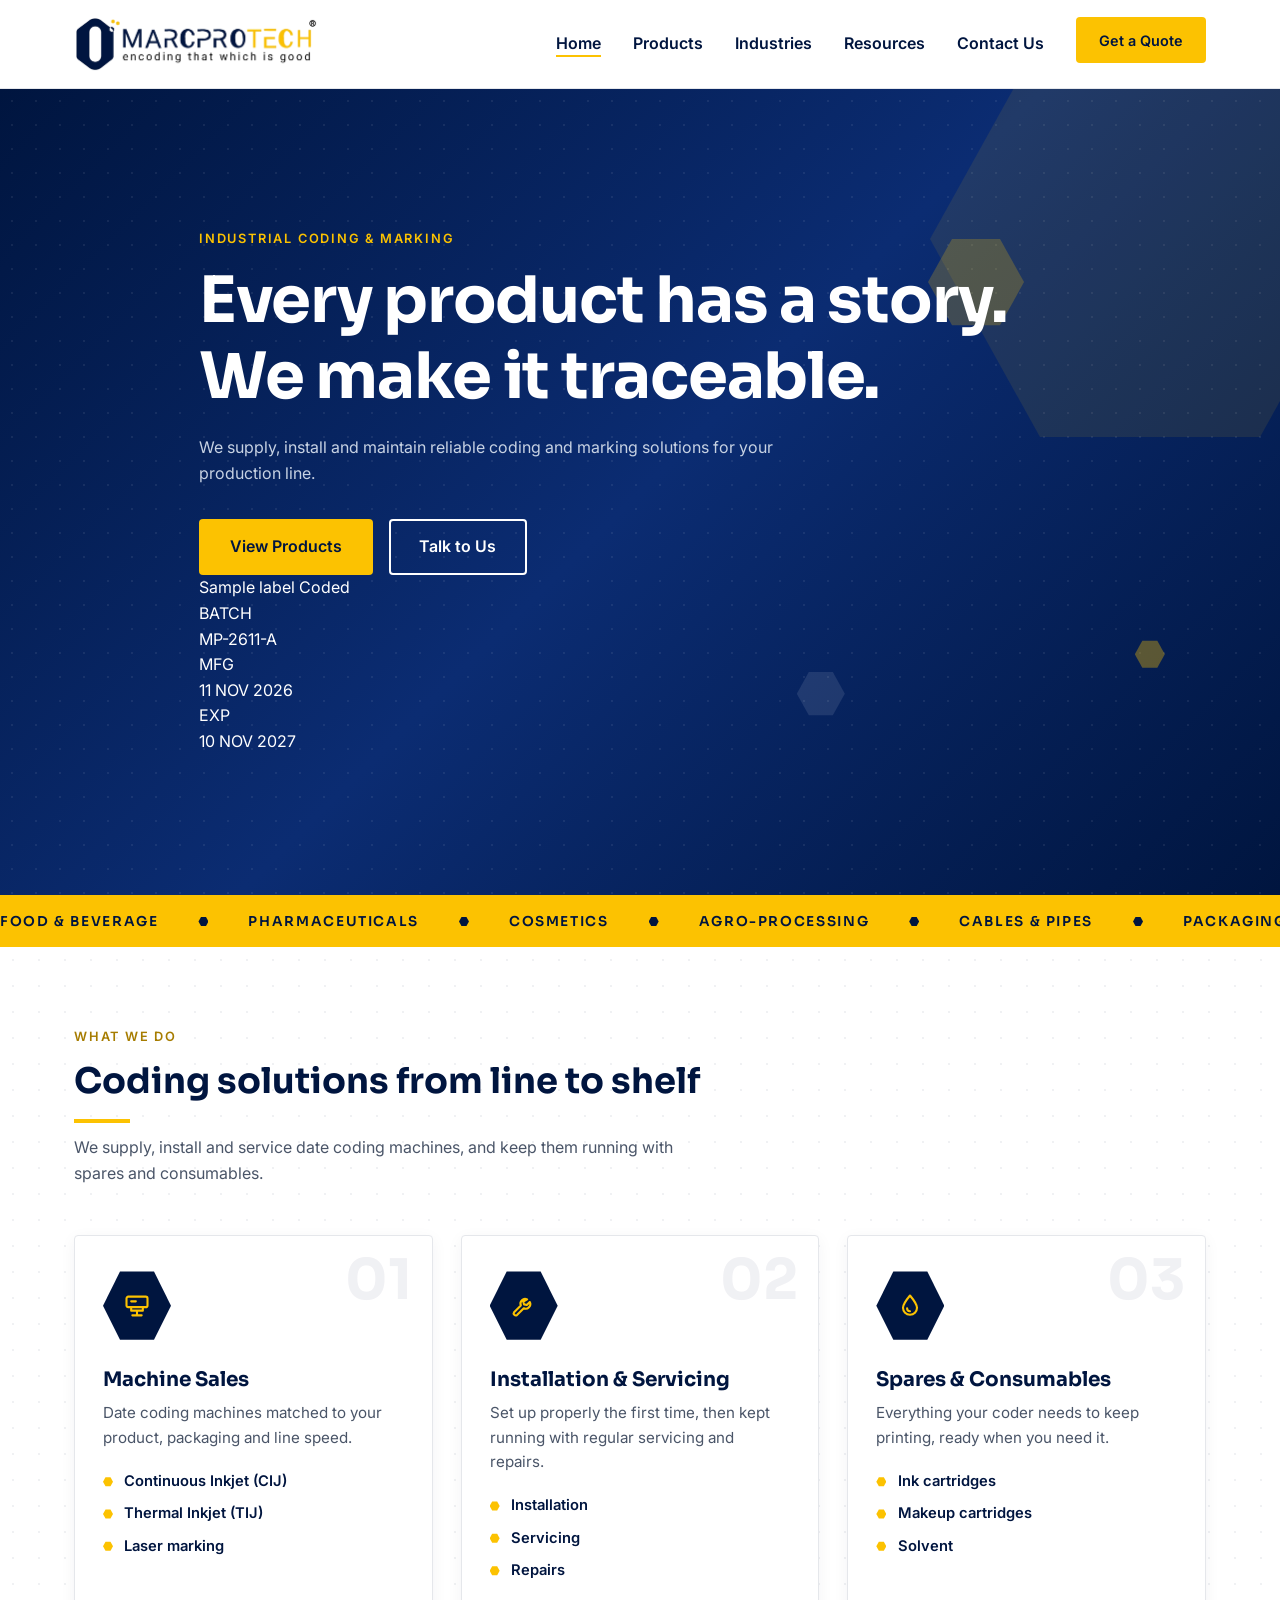
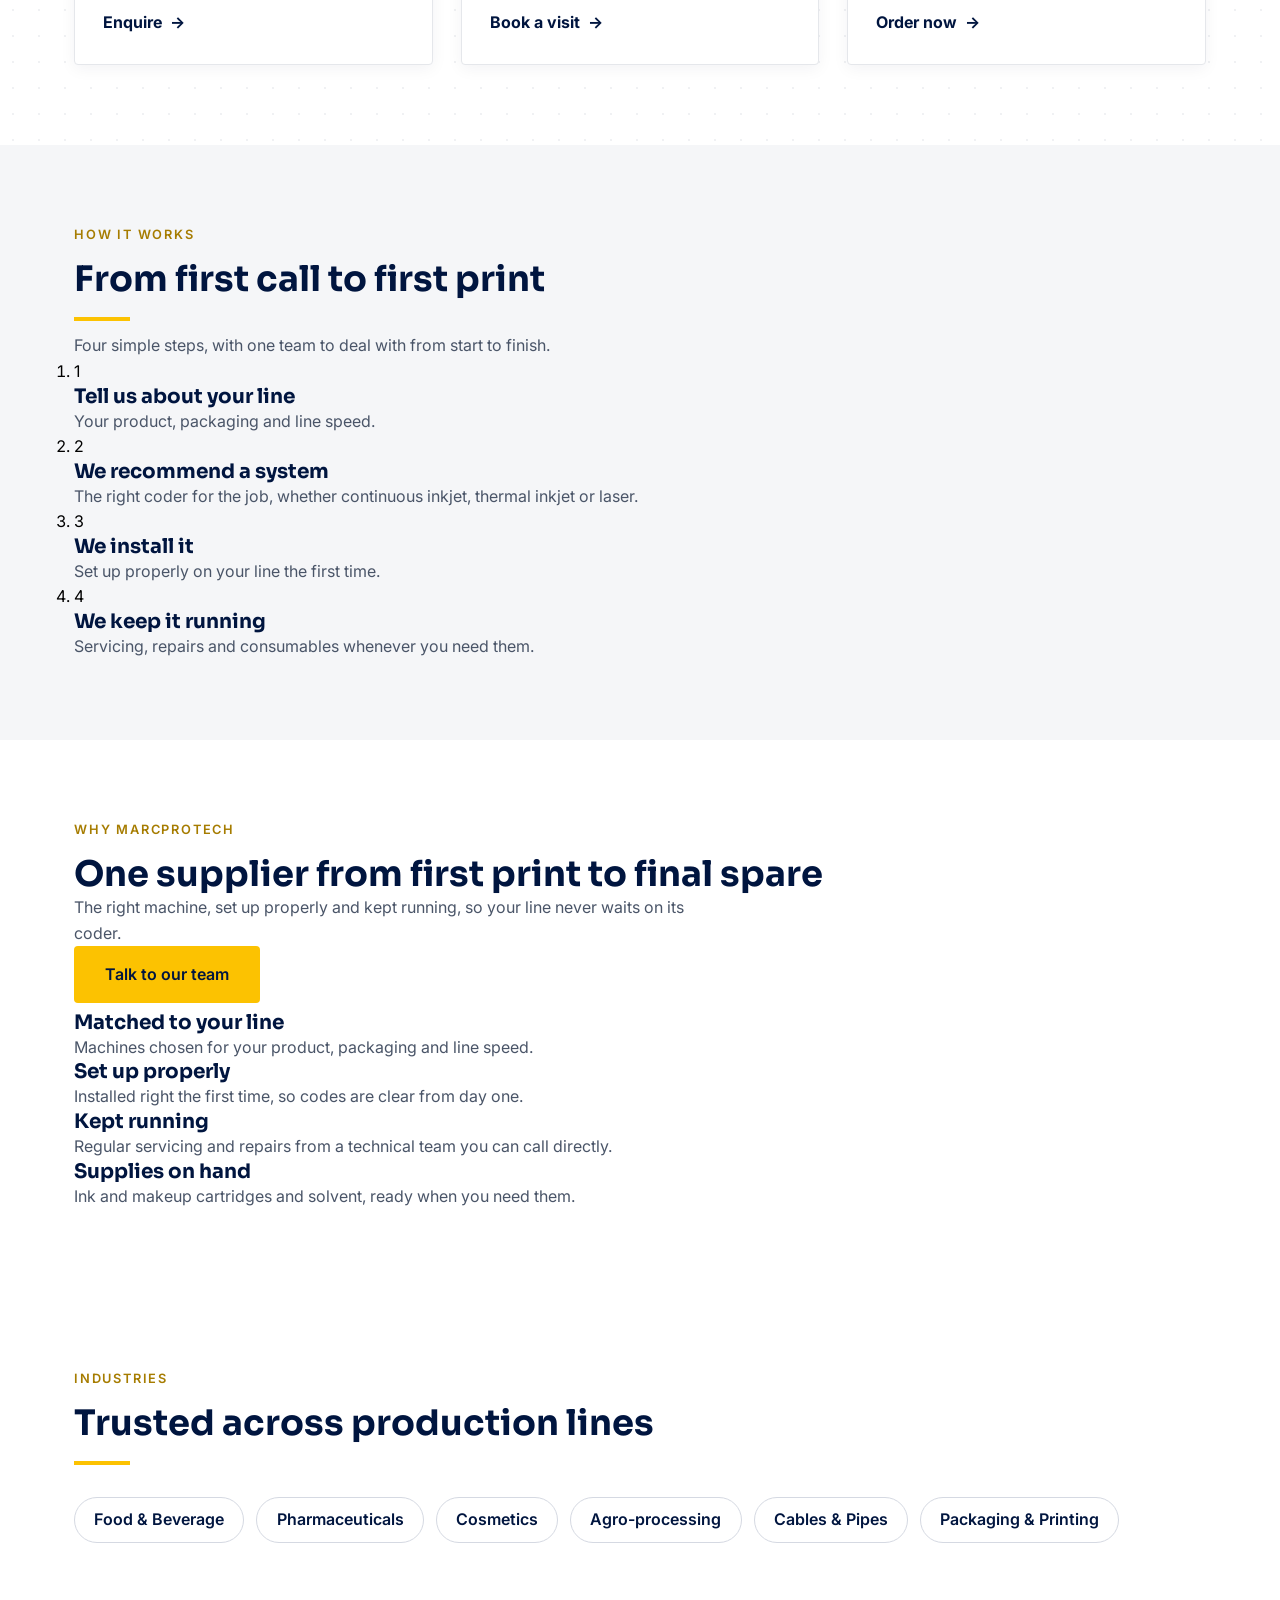
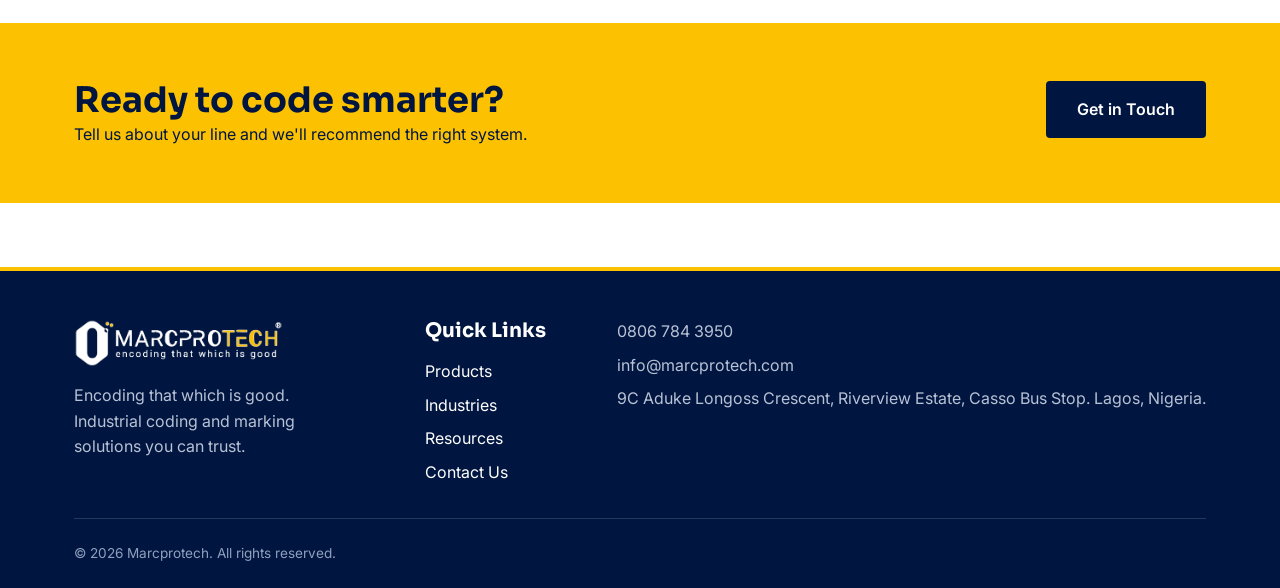
==== index.html @ cf361540 "Initial Marcprotech website" ====
<!DOCTYPE html>
<html lang="en">
<head>
  <meta charset="UTF-8">
  <meta name="viewport" content="width=device-width, initial-scale=1.0">
  <title>Marcprotech | Industrial Coding & Marking Solutions</title>
  <meta name="description" content="Marcprotech: industrial coding and marking solutions. Encoding that which is good.">
  <meta name="theme-color" content="#00153f">
  <link rel="icon" href="assets/images/favicon.ico" sizes="any">
  <link rel="apple-touch-icon" href="assets/images/apple-touch-icon.png">
  <link rel="preconnect" href="https://fonts.googleapis.com">
  <link rel="preconnect" href="https://fonts.gstatic.com" crossorigin>
  <link href="https://fonts.googleapis.com/css2?family=Inter:wght@400;600&family=Sora:wght@600;700&display=swap" rel="stylesheet">
  <link rel="stylesheet" href="css/style.css">
  <link rel="stylesheet" href="css/home.css">
</head>
<body data-page="home">



  <div id="header-placeholder"></div>

  <main id="main">

    <!-- HERO -->
    <section class="hero">
      <span class="hex hex-a" aria-hidden="true"></span>
      <span class="hex hex-b" aria-hidden="true"></span>
      <span class="hex hex-c" aria-hidden="true"></span>
      <div class="container hero-split">

        <div class="hero-copy">
          <span class="eyebrow">Industrial coding &amp; marking</span>
          <h1>Every product has a story. We make it traceable.</h1>
          <p>
            We supply, install and maintain reliable coding and marking solutions for your production line.
          </p>
          <div class="hero-actions">
            <a href="products.html" class="btn btn-primary">View Products</a>
            <a href="contact.html" class="btn btn-outline">Talk to Us</a>
          </div>
         
        </div>

        <div class="hero-visual" aria-hidden="true">
          <div class="code-card">
            <div class="code-head">
              <span>Sample label</span>
              <span class="code-status">Coded</span>
            </div>
            <dl class="code-lines">
              <div><dt>BATCH</dt><dd>MP-2611-A</dd></div>
              <div><dt>MFG</dt><dd>11 NOV 2026</dd></div>
              <div><dt>EXP</dt><dd>10 NOV 2027</dd></div>
            </dl>
            <div class="barcode"></div>
          </div>
        </div>

      </div>
    </section>

    <!-- INDUSTRIES STRIP -->
    <div class="marquee" aria-hidden="true">
      <div class="marquee-track" id="marqueeTrack">
        <span>Food &amp; Beverage</span>
        <span>Pharmaceuticals</span>
        <span>Cosmetics</span>
        <span>Agro-processing</span>
        <span>Cables &amp; Pipes</span>
        <span>Packaging &amp; Printing</span>
      </div>
    </div>

    <!-- SERVICES -->
    <section class="section services">
      <div class="container">
        <div class="section-head">
          <span class="eyebrow">What we do</span>
          <h2>Coding solutions from line to shelf</h2>
          <p>We supply, install and service date coding machines, and keep them running with spares and consumables.</p>
        </div>

        <div class="product-grid service-grid">

          <article class="service-card">
            <span class="service-num">01</span>
            <div class="service-icon">
              <svg viewBox="0 0 24 24" width="28" height="28" fill="none" stroke="currentColor" stroke-width="1.8" stroke-linecap="round" stroke-linejoin="round" aria-hidden="true">
                <rect x="3" y="4" width="18" height="9" rx="1.5"/>
                <path d="M7 13v3h10v-3M8 20h8M12 16v4"/>
                <path d="M7 8h4"/>
              </svg>
            </div>
            <h3>Machine Sales</h3>
            <p>Date coding machines matched to your product, packaging and line speed.</p>
            <ul class="service-list">
              <li>Continuous Inkjet (CIJ)</li>
              <li>Thermal Inkjet (TIJ)</li>
              <li>Laser marking</li>
            </ul>
            <a href="contact.html?topic=equipment" class="service-link">Enquire <span aria-hidden="true">&rarr;</span></a>
          </article>

          <article class="service-card">
            <span class="service-num">02</span>
            <div class="service-icon">
              <svg viewBox="0 0 24 24" width="28" height="28" fill="none" stroke="currentColor" stroke-width="1.8" stroke-linecap="round" stroke-linejoin="round" aria-hidden="true">
                <path d="M14.7 6.3a4 4 0 0 0-5.4 5.2L3.5 17.3a1.8 1.8 0 0 0 2.5 2.5l5.8-5.8a4 4 0 0 0 5.2-5.4l-2.6 2.6-2.4-.6-.6-2.4z"/>
              </svg>
            </div>
            <h3>Installation &amp; Servicing</h3>
            <p>Set up properly the first time, then kept running with regular servicing and repairs.</p>
            <ul class="service-list">
              <li>Installation</li>
              <li>Servicing</li>
              <li>Repairs</li>
            </ul>
            <a href="contact.html?topic=service" class="service-link">Book a visit <span aria-hidden="true">&rarr;</span></a>
          </article>

          <article class="service-card">
            <span class="service-num">03</span>
            <div class="service-icon">
              <svg viewBox="0 0 24 24" width="28" height="28" fill="none" stroke="currentColor" stroke-width="1.8" stroke-linecap="round" stroke-linejoin="round" aria-hidden="true">
                <path d="M12 3c3.5 4.2 6 7.2 6 10.5a6 6 0 0 1-12 0C6 10.200 8.500 7.200 12 3z"/>
                <path d="M9.500 14a2.500 2.500 0 0 0 2.500 2.500"/>
              </svg>
            </div>
            <h3>Spares &amp; Consumables</h3>
            <p>Everything your coder needs to keep printing, ready when you need it.</p>
            <ul class="service-list">
              <li>Ink cartridges</li>
              <li>Makeup cartridges</li>
              <li>Solvent</li>
            </ul>
            <a href="contact.html?topic=consumables" class="service-link">Order now <span aria-hidden="true">&rarr;</span></a>
          </article>

        </div>
      </div>
    </section>

    <!-- HOW IT WORKS -->
    <section class="section section-alt how">
      <div class="container">
        <div class="section-head">
          <span class="eyebrow">How it works</span>
          <h2>From first call to first print</h2>
          <p>Four simple steps, with one team to deal with from start to finish.</p>
        </div>
        <ol class="steps">
          <li>
            <span class="step-num" aria-hidden="true">1</span>
            <h3>Tell us about your line</h3>
            <p>Your product, packaging and line speed.</p>
          </li>
          <li>
            <span class="step-num" aria-hidden="true">2</span>
            <h3>We recommend a system</h3>
            <p>The right coder for the job, whether continuous inkjet, thermal inkjet or laser.</p>
          </li>
          <li>
            <span class="step-num" aria-hidden="true">3</span>
            <h3>We install it</h3>
            <p>Set up properly on your line the first time.</p>
          </li>
          <li>
            <span class="step-num" aria-hidden="true">4</span>
            <h3>We keep it running</h3>
            <p>Servicing, repairs and consumables whenever you need them.</p>
          </li>
        </ol>
      </div>
    </section>

    <!-- WHY MARCPROTECH -->
    <section class="section why">
      <div class="container why-layout">
        <div>
          <span class="eyebrow">Why Marcprotech</span>
          <h2>One supplier from first print to final spare</h2>
          <p>The right machine, set up properly and kept running, so your line never waits on its coder.</p>
          <a href="contact.html" class="btn btn-primary">Talk to our team</a>
        </div>
        <div class="why-points">
          <div class="why-point">
            <h3>Matched to your line</h3>
            <p>Machines chosen for your product, packaging and line speed.</p>
          </div>
          <div class="why-point">
            <h3>Set up properly</h3>
            <p>Installed right the first time, so codes are clear from day one.</p>
          </div>
          <div class="why-point">
            <h3>Kept running</h3>
            <p>Regular servicing and repairs from a technical team you can call directly.</p>
          </div>
          <div class="why-point">
            <h3>Supplies on hand</h3>
            <p>Ink and makeup cartridges and solvent, ready when you need them.</p>
          </div>
        </div>
      </div>
    </section>

    <!-- INDUSTRIES -->
    <section class="section">
      <div class="container">
        <div class="section-head">
          <span class="eyebrow">Industries</span>
          <h2>Trusted across production lines</h2>
        </div>
        <div class="chips">
          <a class="chip" href="industries.html">Food &amp; Beverage</a>
          <a class="chip" href="industries.html">Pharmaceuticals</a>
          <a class="chip" href="industries.html">Cosmetics</a>
          <a class="chip" href="industries.html">Agro-processing</a>
          <a class="chip" href="industries.html">Cables &amp; Pipes</a>
          <a class="chip" href="industries.html">Packaging &amp; Printing</a>
        </div>
      </div>
    </section>

    <!-- CALL TO ACTION -->
    <section class="cta">
      <div class="container">
        <div>
          <h2>Ready to code smarter?</h2>
          <p>Tell us about your line and we'll recommend the right system.</p>
        </div>
        <div class="cta-actions">
          <a href="contact.html" class="btn">Get in Touch</a>
      </div>
    </section>

  </main>

  <div id="footer-placeholder"></div>

  <script src="js/main.js"></script>
</body>
</html>
---- css/style.css ----
/* ==========================================================================
   1. CSS VARIABLES (a.k.a. "custom properties")
   These live on :root (the <html> element) so every element on the page
   can read them. This is your brand palette from the style guide.
   Change a hex code here once, and it updates across all 5 pages.
   ========================================================================== */
:root {
  --color-navy: #00153f;     /* primary - trust, technology */
  --color-gold: #fcc201;     /* primary - confidence */
  --color-black: #000000;    /* secondary - strength */
  --color-white: #ffffff;    /* secondary - clarity */
  --color-grey-light: #f5f6f8;  /* a soft background, not in the brief but needed for section contrast */
  --color-grey-text: #4a5568;   /* muted text color for body copy on white */

  --font-heading: 'Sora', sans-serif;
  --font-body: 'Inter', sans-serif;

  --max-width: 1180px;
  --radius: 4px; /* small, sharp radius - fits an industrial/technical brand better than rounded */
}

/* ==========================================================================
   2. RESET
   Browsers apply their own default margins/padding/fonts. We zero these
   out so our own CSS is the only thing controlling spacing - otherwise
   you get inconsistent gaps between browsers.
   ========================================================================== */
* {
  margin: 0;
  padding: 0;
  box-sizing: border-box; /* padding/border no longer add to an element's width */
}

body {
  font-family: var(--font-body);
  color: var(--color-black);
  line-height: 1.6;
  background: var(--color-white);
}

img {
  max-width: 100%;
  display: block;
}

a {
  text-decoration: none;
  color: inherit;
}

ul {
  list-style: none;
}

/* ==========================================================================
   3. TYPOGRAPHY
   ========================================================================== */
h1, h2, h3 {
  font-family: var(--font-heading);
  font-weight: 700;
  line-height: 1.2;
  color: var(--color-navy);
}

h1 { font-size: clamp(2.2rem, 4vw, 3.4rem); } /* clamp = responsive font size without media queries */
h2 { font-size: clamp(1.6rem, 3vw, 2.2rem); }
h3 { font-size: 1.25rem; }

p {
  color: var(--color-grey-text);
  max-width: 65ch; /* keeps body text from stretching too wide to read comfortably */
}

.container {
  max-width: var(--max-width);
  margin: 0 auto;
  padding: 0 1.5rem;
}

/* ==========================================================================
   4. HEADER / NAV
   ========================================================================== */
.site-header {
  border-bottom: 1px solid #e5e7eb;
  background: var(--color-white);
  position: sticky;
  top: 0;
  z-index: 100;
}

.nav-wrapper {
  display: flex;
  align-items: center;
  justify-content: space-between;
  padding: 1rem 1.5rem;
  max-width: var(--max-width);
  margin: 0 auto;
}

.logo img {
  height: 56px;
  width: auto;
}

.nav-links {
  display: flex;
  gap: 2rem;
}

.nav-links a {
  font-weight: 600;
  color: var(--color-navy);
  padding-bottom: 4px;
  border-bottom: 2px solid transparent;
  transition: border-color 0.2s ease;
}

.nav-links a:hover,
.nav-links a.active {
  border-bottom-color: var(--color-gold);
}

.nav-toggle {
  display: none; /* only shown on mobile - see media query below */
  background: none;
  border: none;
  font-size: 1.6rem;
  cursor: pointer;
  color: var(--color-navy);
}

/* ==========================================================================
   5. BUTTONS
   ========================================================================== */
.btn {
  display: inline-block;
  padding: 0.85rem 1.8rem;
  border-radius: var(--radius);
  font-weight: 600;
  font-family: var(--font-body);
  cursor: pointer;
  border: 2px solid transparent;
  transition: transform 0.15s ease, background 0.2s ease;
}

.btn-primary {
  background: var(--color-gold);
  color: var(--color-navy);
}

.btn-primary:hover {
  transform: translateY(-2px);
}

.btn-outline {
  background: transparent;
  border-color: var(--color-white);
  color: var(--color-white);
}

.btn-outline:hover {
  background: var(--color-white);
  color: var(--color-navy);
}

/* ==========================================================================
   6. FOOTER
   ========================================================================== */
.site-footer {
  background: var(--color-navy);
  color: var(--color-white);
  padding: 3rem 0 1.5rem;
  margin-top: 4rem;
}

.site-footer p {
  color: #b8c2d6;
}

.footer-bottom {
  border-top: 1px solid rgba(255,255,255,0.15);
  margin-top: 2rem;
  padding-top: 1.5rem;
  font-size: 0.85rem;
  color: #8fa0bf;
}

/* ==========================================================================
   7. PRODUCT GRID (CSS Grid)

   repeat(auto-fit, minmax(260px, 1fr)) reads as:
   "fit as many columns as will comfortably hold 260px each, and stretch
   them evenly to fill the row." This is what makes the grid responsive
   WITHOUT writing a single media query - shrink the browser and watch
   columns drop from 3 to 2 to 1 automatically.
   ========================================================================== */
.product-grid {
  display: grid;
  grid-template-columns: repeat(auto-fit, minmax(260px, 1fr));
  gap: 2rem;
  margin-top: 2.5rem;
}

.product-card {
  border: 1px solid #e5e7eb;
  border-radius: var(--radius);
  padding: 1.75rem;
  transition: box-shadow 0.2s ease, transform 0.2s ease;
}

.product-card:hover {
  box-shadow: 0 8px 24px rgba(0, 21, 63, 0.08);
  transform: translateY(-3px);
}

.product-card .tag {
  display: inline-block;
  background: var(--color-grey-light);
  color: var(--color-navy);
  font-size: 0.75rem;
  font-weight: 600;
  padding: 0.3rem 0.7rem;
  border-radius: var(--radius);
  margin-bottom: 0.9rem;
}

.product-card h3 {
  margin-bottom: 0.5rem;
}

.product-card p {
  font-size: 0.92rem;
  margin-bottom: 1rem;
}

/* ==========================================================================
   8. RESPONSIVE - mobile nav
   ========================================================================== */
@media (max-width: 768px) {
  .nav-toggle {
    display: block;
  }

  .nav-links {
    position: absolute;
    top: 100%;
    left: 0;
    right: 0;
    background: var(--color-white);
    flex-direction: column;
    gap: 0;
    border-top: 1px solid #e5e7eb;
    display: none; /* toggled by JS - see main.js */
  }

  .nav-links.open {
    display: flex;
  }

  .nav-links a {
    padding: 1rem 1.5rem;
    width: 100%;
    border-bottom: 1px solid #f1f1f1;
  }
}

/* ==========================================================================
   9. POLISH + NEW SECTIONS
   ========================================================================== */
html { scroll-behavior: smooth; }
:focus-visible { outline: 3px solid var(--color-gold); outline-offset: 3px; }

.section { padding: 5rem 0; }
.section-alt { background: var(--color-grey-light); }

.eyebrow {
  display: block; font-size: 0.8rem; font-weight: 600; letter-spacing: 0.14em;
  text-transform: uppercase; color: #a67c00; margin-bottom: 0.8rem;
}

.hero, .page-hero {
  position: relative; overflow: hidden; color: var(--color-white);
  background: linear-gradient(135deg, #00153f 0%, #0b2c72 100%);
}
.hero { padding: 6.5rem 0 5.5rem; }
.page-hero { padding: 4rem 0 3.5rem; }
.hero::after, .page-hero::after {
  content: ""; position: absolute; right: -90px; top: -70px; width: 440px; height: 440px;
  background: rgba(252, 194, 1, 0.09);
  clip-path: polygon(25% 5%, 75% 5%, 100% 50%, 75% 95%, 25% 95%, 0 50%);
}
.hero .container, .page-hero .container { position: relative; z-index: 1; }
.hero h1, .page-hero h1 { color: var(--color-white); max-width: 18ch; }
.hero .eyebrow, .page-hero .eyebrow { color: var(--color-gold); }
.hero p, .page-hero p { color: #c7d2e3; margin-top: 1.2rem; }
.hero-actions { margin-top: 2rem; display: flex; flex-wrap: wrap; gap: 1rem; }

.product-card { border-top: 3px solid var(--color-gold); background: var(--color-white); }
.btn-sm { padding: 0.6rem 1.2rem; font-size: 0.85rem; }

.section-head { max-width: 640px; }
.section-head p { margin-top: 0.8rem; }

.chips { display: flex; flex-wrap: wrap; gap: 0.75rem; margin-top: 2rem; }
.chip {
  padding: 0.6rem 1.2rem; border: 1px solid #d5d9e2; border-radius: 999px; font-weight: 600;
  color: var(--color-navy); background: var(--color-white);
  transition: background 0.2s ease, border-color 0.2s ease;
}
.chip:hover { background: var(--color-gold); border-color: var(--color-gold); }

.cta { background: var(--color-gold); padding: 3.5rem 0; }
.cta .container { display: flex; flex-wrap: wrap; align-items: center; justify-content: space-between; gap: 1.5rem; }
.cta p { color: var(--color-navy); }
.cta .btn { background: var(--color-navy); color: var(--color-white); }

.contact-layout { display: grid; grid-template-columns: 1.3fr 0.7fr; gap: 3rem; align-items: start; }
.contact-info { background: var(--color-navy); padding: 2rem; border-radius: var(--radius); }
.contact-info h3 { color: var(--color-white); margin-bottom: 1rem; }
.contact-info p { color: #c7d2e3; margin-bottom: 0.8rem; }

.form-group { margin-bottom: 1.25rem; }
.form-group label { display: block; font-weight: 600; color: var(--color-navy); margin-bottom: 0.4rem; }
.form-group input, .form-group select, .form-group textarea {
  width: 100%; padding: 0.8rem 1rem; font: inherit; border: 1.5px solid #cfd5e1;
  border-radius: var(--radius); background: var(--color-white);
}
.form-group textarea { min-height: 140px; resize: vertical; }
.form-group input:focus, .form-group select:focus, .form-group textarea:focus {
  outline: none; border-color: var(--color-navy); box-shadow: 0 0 0 3px rgba(252, 194, 1, 0.5);
}
.form-group .invalid { border-color: #c53030; }
.error-msg { display: block; min-height: 1.2rem; margin-top: 0.3rem; font-size: 0.85rem; color: #c53030; }
.form-success { padding: 1.25rem; border-left: 4px solid var(--color-gold); background: var(--color-grey-light); color: var(--color-navy); font-weight: 600; }

.reveal { opacity: 0; transform: translateY(24px); transition: opacity 0.6s ease, transform 0.6s ease; }
.reveal.visible { opacity: 1; transform: none; }
@media (prefers-reduced-motion: reduce) {
  html { scroll-behavior: auto; }
  .reveal { opacity: 1; transform: none; transition: none; }
}

/* ==========================================================================
   10. RESPONSIVE: tablet and phone
   ========================================================================== */
@media (max-width: 900px) {
  .contact-layout { grid-template-columns: 1fr; }
  .hero::after, .page-hero::after { width: 300px; height: 300px; right: -100px; }
}
@media (max-width: 768px) {
  .logo img { height: 44px; }
  .section { padding: 3.5rem 0; }
  .hero { padding: 4.5rem 0 4rem; }
  .page-hero { padding: 3rem 0 2.5rem; }
  .cta .container { flex-direction: column; align-items: flex-start; }
}
@media (max-width: 480px) {
  .hero-actions .btn { width: 100%; text-align: center; }
  .product-grid { gap: 1.25rem; }
}
.contact-person {
  padding-bottom: 1.25rem;
  margin-bottom: 1.25rem;
  border-bottom: 1px solid rgba(255, 255, 255, 0.15);
}
.contact-person strong { display: block; color: var(--color-white); font-size: 1.05rem; }
.contact-person span { display: block; color: var(--color-gold); font-size: 0.85rem; margin-bottom: 0.5rem; }
.contact-person a { display: block; color: #c7d2e3; padding: 0.15rem 0; }
.contact-person a:hover { color: var(--color-gold); }
.site-footer a { transition: color 0.2s ease; }
.site-footer a:hover { color: var(--color-gold); }

/* ==========================================================================
   11. PROFESSIONAL POLISH
   ========================================================================== */
::selection { background: var(--color-gold); color: var(--color-navy); }
body { -webkit-font-smoothing: antialiased; }

/* Header: soft shadow appears once you scroll (class toggled by JS) */
.site-header { transition: box-shadow 0.25s ease; }
.site-header.scrolled { box-shadow: 0 4px 20px rgba(0, 21, 63, 0.08); }
.nav-links { align-items: center; }
.nav-links a.btn { padding: 0.6rem 1.3rem; font-size: 0.9rem; border-bottom: 2px solid transparent; }

/* Hero: subtle dot texture + bolder headline */
.hero::before {
  content: ""; position: absolute; inset: 0;
  background-image: radial-gradient(rgba(255, 255, 255, 0.07) 1px, transparent 1px);
  background-size: 24px 24px;
}
.hero h1 { font-size: clamp(2.4rem, 5vw, 4rem); letter-spacing: -0.02em; }

/* Section headings get a short gold bar */
.section-head h2::after {
  content: ""; display: block; width: 56px; height: 4px;
  background: var(--color-gold); margin-top: 1rem;
}

.product-card { box-shadow: 0 2px 10px rgba(0, 21, 63, 0.04); }
.site-footer { border-top: 4px solid var(--color-gold); }
.site-footer a { transition: color 0.2s ease; }
.site-footer a:hover { color: var(--color-gold); }

/* CONTACT CARDS */
.contact-cards { display: grid; gap: 1.25rem; }
.person-card {
  display: flex; gap: 1.1rem; padding: 1.5rem; background: var(--color-white);
  border: 1px solid #e5e7eb; border-top: 3px solid var(--color-gold);
  border-radius: var(--radius); box-shadow: 0 10px 30px rgba(0, 21, 63, 0.06);
  transition: transform 0.2s ease, box-shadow 0.2s ease;
}
.person-card:hover { transform: translateY(-4px); box-shadow: 0 16px 36px rgba(0, 21, 63, 0.12); }

.avatar {
  flex: none; width: 64px; height: 72px; display: grid; place-items: center;
  background: var(--color-navy); color: var(--color-gold);
  font-family: var(--font-heading); font-weight: 700; font-size: 1.2rem;
  clip-path: polygon(25% 5%, 75% 5%, 100% 50%, 75% 95%, 25% 95%, 0 50%);
}
.person-body h3 { font-size: 1.15rem; }
.role {
  display: block; margin: 0.2rem 0 0.9rem; font-size: 0.75rem; font-weight: 600;
  letter-spacing: 0.08em; text-transform: uppercase; color: #a67c00;
}
.person-actions { display: flex; flex-wrap: wrap; gap: 0.5rem; }
.action {
  padding: 0.4rem 0.85rem; font: 600 0.8rem var(--font-body); color: var(--color-navy);
  background: var(--color-white); border: 1px solid #d5d9e2; border-radius: 999px; cursor: pointer;
  transition: background 0.2s ease, color 0.2s ease, border-color 0.2s ease;
}
.action:hover { background: var(--color-navy); border-color: var(--color-navy); color: var(--color-white); }
.action.copied { background: var(--color-gold); border-color: var(--color-gold); color: var(--color-navy); }

.address-card { padding: 1.25rem 1.5rem; background: var(--color-navy); border-radius: var(--radius); }
.address-card strong { color: var(--color-gold); }
.address-card p { color: #c7d2e3; margin-top: 0.3rem; }

/* @media (max-width: 768px) {
  .nav-links a.btn { display: block; width: auto; margin: 1rem 1.5rem; text-align: center; }
}
@media (max-width: 480px) {
  .person-card { flex-direction: column; }
} */
 /* ==========================================================================
   12. ANIMATIONS + UI UPGRADE
   ========================================================================== */

/* Keyframes are named animations. With only a "from" step, the browser
   animates from that state to whatever the element normally looks like. */
@keyframes fade-up   { from { opacity: 0; transform: translateY(28px); } }
@keyframes fade-down { from { opacity: 0; transform: translateY(-14px); } }
@keyframes float {
  0%, 100% { transform: translateY(0) rotate(0deg); }
  50%      { transform: translateY(-18px) rotate(6deg); }
}
@keyframes gradient-shift {
  0%, 100% { background-position: 0% 50%; }
  50%      { background-position: 100% 50%; }
}
@keyframes marquee { to { transform: translateX(-50%); } }

/* Scroll reveal. "backwards" holds the starting look during the delay,
   then hands control back to the element, so hover effects still work. */
.reveal { opacity: 0; }
.reveal.visible {
  opacity: 1;
  animation: fade-up 0.8s cubic-bezier(0.2, 0.7, 0.2, 1) backwards;
  animation-delay: var(--delay, 0ms);
}

/* Header drops in once it's injected */
.site-header { animation: fade-down 0.6s ease backwards; }

/* Hero: drifting gradient + staggered text entrance */
.hero, .page-hero {
  background: linear-gradient(135deg, #00153f, #0b2c72, #00153f);
  background-size: 200% 200%;
  animation: gradient-shift 16s ease infinite;
}
:is(.hero, .page-hero) .container > * {
  animation: fade-up 0.9s cubic-bezier(0.2, 0.7, 0.2, 1) backwards;
}
:is(.hero, .page-hero) .container > :nth-child(1) { animation-delay: 0.1s; }
:is(.hero, .page-hero) .container > :nth-child(2) { animation-delay: 0.25s; }
:is(.hero, .page-hero) .container > :nth-child(3) { animation-delay: 0.4s; }
:is(.hero, .page-hero) .container > :nth-child(4) { animation-delay: 0.55s; }
.hero::after, .page-hero::after { animation: float 12s ease-in-out infinite; }

/* Floating hexagons, same shape as your logo mark */
.hex {
  position: absolute;
  clip-path: polygon(25% 5%, 75% 5%, 100% 50%, 75% 95%, 25% 95%, 0 50%);
  animation: float 8s ease-in-out infinite;
}
.hex-a { width: 96px; height: 96px; right: 20%; top: 18%; background: rgba(252, 194, 1, 0.22); }
.hex-b { width: 48px; height: 48px; right: 34%; bottom: 22%; background: rgba(255, 255, 255, 0.1); animation-duration: 6s; animation-delay: -2s; }
.hex-c { width: 30px; height: 30px; right: 9%; bottom: 28%; background: rgba(252, 194, 1, 0.35); animation-duration: 5s; animation-delay: -1s; }

/* Industries marquee */
.marquee { background: var(--color-gold); overflow: hidden; padding: 1.1rem 0; }
.marquee-track { display: flex; width: max-content; animation: marquee 32s linear infinite; flex-shrink: 0; will-change: transform;}
.marquee:hover .marquee-track { animation-play-state: paused; }
.marquee-track span {
  display: flex; align-items: center; gap: 2.5rem; padding-right: 2.5rem;
  font: 600 0.85rem var(--font-heading); letter-spacing: 0.12em;
  text-transform: uppercase; white-space: nowrap; color: var(--color-navy);
}
.marquee-track span::after {
  content: ""; width: 10px; height: 10px; background: var(--color-navy);
  clip-path: polygon(25% 5%, 75% 5%, 100% 50%, 75% 95%, 25% 95%, 0 50%);
}

/* Nav: gold underline slides in (desktop only) */
@media (min-width: 769px) {
  .nav-links a:not(.btn) {
    border-bottom: none;
    background: linear-gradient(var(--color-gold), var(--color-gold)) left bottom / 0% 2px no-repeat;
    transition: background-size 0.3s ease;
  }
  .nav-links a:not(.btn):hover,
  .nav-links a:not(.btn).active { background-size: 100% 2px; }
}

/* Buttons: lift, glow, and a shine sweep */
.btn {
  position: relative; overflow: hidden;
  transition: transform 0.2s ease, box-shadow 0.2s ease, background 0.2s ease, color 0.2s ease;
}
.btn:active { transform: translateY(0) scale(0.98); }
.btn-primary:hover { box-shadow: 0 10px 24px rgba(252, 194, 1, 0.4); }
.btn-primary::before {
  content: ""; position: absolute; top: 0; left: -120%; width: 60%; height: 100%;
  background: linear-gradient(120deg, transparent, rgba(255, 255, 255, 0.55), transparent);
  transform: skewX(-20deg); transition: left 0.6s ease; pointer-events: none;
}
.btn-primary:hover::before { left: 140%; }

/* Cards: a gold bar fills across the bottom on hover */
.product-card { position: relative; overflow: hidden; }
.product-card::after {
  content: ""; position: absolute; left: 0; bottom: 0; height: 3px; width: 0;
  background: var(--color-gold); transition: width 0.35s ease;
}
.product-card:hover::after { width: 100%; }

/* Section heading bar grows when the heading is revealed */
.section-head h2::after { transition: width 0.7s cubic-bezier(0.2, 0.7, 0.2, 1) 0.3s; }
.section-head.reveal h2::after { width: 0; }
.section-head.reveal.visible h2::after { width: 56px; }

/* Form polish */
.form-group input, .form-group select, .form-group textarea {
  transition: border-color 0.2s ease, box-shadow 0.2s ease;
}
.form-success { animation: fade-up 0.6s cubic-bezier(0.2, 0.7, 0.2, 1) backwards; }

/* Scroll progress bar + back-to-top button (both created by JS) */
.scroll-progress {
  position: fixed; top: 0; left: 0; width: 100%; height: 3px; z-index: 200;
  background: var(--color-gold); transform: scaleX(0); transform-origin: left; pointer-events: none;
}
.back-to-top {
  position: fixed; right: 1.25rem; bottom: 1.25rem; z-index: 90;
  width: 46px; height: 46px; border: none; border-radius: 50%; cursor: pointer;
  background: var(--color-navy); color: var(--color-gold); font-size: 1.3rem;
  box-shadow: 0 8px 20px rgba(0, 21, 63, 0.25);
  opacity: 0; visibility: hidden; transform: translateY(12px);
  transition: opacity 0.3s ease, transform 0.3s ease, visibility 0.3s ease, background 0.2s ease;
}
.back-to-top.show { opacity: 1; visibility: visible; transform: none; }
.back-to-top:hover { background: #0b2c72; }

@media (max-width: 768px) {
  .hex-b, .hex-c { display: none; }
  .hex-a { width: 64px; height: 64px; right: 8%; top: 10%; }
}

/* Respect people who turn animations off in their OS settings */
@media (prefers-reduced-motion: reduce) {
  *, *::before, *::after { animation: none !important; transition: none !important; }
  .reveal { opacity: 1; }
  .section-head.reveal h2::after { width: 56px; }
}
.address-card strong { display: block; }
.address-card p + strong,
.address-card .copy-btn + strong { margin-top: 1.25rem; }
.address-card .copy-btn { margin-top: 0.6rem; }
.address-card a:hover { color: var(--color-gold); }
.topic-picker { display: flex; flex-wrap: wrap; gap: 0.6rem; margin: 1.5rem 0 2rem; }
.topic {
  padding: 0.6rem 1.1rem; font: 600 0.9rem var(--font-body); cursor: pointer;
  color: var(--color-navy); background: var(--color-white);
  border: 1.5px solid #d5d9e2; border-radius: 999px;
  transition: background 0.2s ease, color 0.2s ease, border-color 0.2s ease;
}
.topic:hover { border-color: var(--color-navy); }
.topic[aria-pressed="true"] { background: var(--color-navy); border-color: var(--color-navy); color: var(--color-white); }

.contact-actions { display: grid; grid-template-columns: repeat(auto-fit, minmax(220px, 1fr)); gap: 1rem; }
.contact-big {
  display: block; padding: 1.5rem; border-radius: var(--radius);
  background: var(--color-white); border: 1px solid #e5e7eb; border-left: 4px solid var(--color-gold);
  box-shadow: 0 10px 30px rgba(0, 21, 63, 0.06);
  transition: transform 0.2s ease, box-shadow 0.2s ease;
}
.contact-big:hover { transform: translateY(-4px); box-shadow: 0 16px 36px rgba(0, 21, 63, 0.12); }
.contact-big strong { display: block; font: 700 1.1rem var(--font-heading); color: var(--color-navy); }
.contact-big span { color: var(--color-grey-text); font-size: 0.9rem; }
/* ==========================================================================
   13. SERVICES SECTION
   ========================================================================== */
.services {
  background:
    radial-gradient(rgba(0, 21, 63, 0.06) 1px, transparent 1px) 0 0 / 26px 26px,
    var(--color-white);
}
.service-grid { margin-top: 3rem; gap: 1.75rem; }

.service-card {
  --mx: 50%; --my: 0%;
  position: relative;
  overflow: hidden;
  display: flex;
  flex-direction: column;
  padding: 2rem 1.75rem 1.75rem;
  background: var(--color-white);
  border: 1px solid #e5e7eb;
  border-radius: var(--radius);
  box-shadow: 0 4px 16px rgba(0, 21, 63, 0.05);
  transition: transform 0.3s ease, box-shadow 0.3s ease, border-color 0.3s ease;
}
.service-card:hover {
  transform: translateY(-8px);
  border-color: transparent;
  box-shadow: 0 22px 44px rgba(0, 21, 63, 0.14);
}

/* Glow that follows the cursor (position set by JS via --mx / --my) */
.service-card::before {
  content: "";
  position: absolute;
  inset: 0;
  background: radial-gradient(320px circle at var(--mx) var(--my), rgba(252, 194, 1, 0.16), transparent 70%);
  opacity: 0;
  transition: opacity 0.3s ease;
  pointer-events: none;
}
.service-card:hover::before { opacity: 1; }

/* Gold bar fills along the bottom edge */
.service-card::after {
  content: "";
  position: absolute;
  left: 0; bottom: 0;
  height: 4px; width: 0;
  background: var(--color-gold);
  transition: width 0.45s ease;
}
.service-card:hover::after { width: 100%; }

.service-card > * { position: relative; }   /* keep content above the glow */

.service-num {
  position: absolute;
  top: 1rem; right: 1.25rem;
  font: 700 3.5rem/1 var(--font-heading);
  color: rgba(0, 21, 63, 0.06);
  transition: color 0.3s ease, transform 0.3s ease;
}
.service-card:hover .service-num { color: rgba(252, 194, 1, 0.45); transform: translateY(-4px); }

/* Hexagon icon, same shape as the logo mark */
.service-icon {
  width: 68px; height: 76px;
  display: grid; place-items: center;
  margin-bottom: 1.5rem;
  background: var(--color-navy);
  color: var(--color-gold);
  clip-path: polygon(25% 5%, 75% 5%, 100% 50%, 75% 95%, 25% 95%, 0 50%);
  transition: background 0.3s ease, color 0.3s ease, transform 0.4s ease;
}
.service-card:hover .service-icon {
  background: var(--color-gold);
  color: var(--color-navy);
  transform: rotate(-6deg) scale(1.06);
}

.service-card h3 { margin-bottom: 0.6rem; }
.service-card p { font-size: 0.95rem; }

.service-list { margin: 1.25rem 0 1.75rem; display: grid; gap: 0.55rem; }
.service-list li {
  display: flex; align-items: center; gap: 0.7rem;
  font-weight: 600; font-size: 0.92rem; color: var(--color-navy);
}
.service-list li::before {
  content: "";
  flex: none;
  width: 10px; height: 10px;
  background: var(--color-gold);
  clip-path: polygon(25% 5%, 75% 5%, 100% 50%, 75% 95%, 25% 95%, 0 50%);
}

.service-link {
  margin-top: auto;               /* pushes the link to the card's bottom edge */
  display: inline-flex; align-items: center; gap: 0.5rem;
  font-weight: 700; color: var(--color-navy);
}
.service-link span { display: inline-block; transition: transform 0.25s ease; }
.service-card:hover .service-link span { transform: translateX(6px); }

@media (max-width: 480px) {
  .service-card { padding: 1.75rem 1.4rem 1.5rem; }
}
 /* ==========================================================================
   14. TOUCH SCREENS: no hover, so scrolling drives the effect instead
   (hover: none) is true on phones and tablets. JS adds .in-focus to the
   card that is crossing the middle of the screen.
   ========================================================================== */
@media (hover: none) {
  .service-card {
    transition: transform 0.4s ease, box-shadow 0.4s ease, border-color 0.4s ease;
  }
  .service-card.in-focus {
    transform: translateY(-6px);
    border-color: transparent;
    box-shadow: 0 18px 40px rgba(0, 21, 63, 0.14);
  }
  .service-card.in-focus::after { width: 100%; }
  .service-card.in-focus .service-icon {
    background: var(--color-gold);
    color: var(--color-navy);
    transform: rotate(-6deg) scale(1.06);
  }
  .service-card.in-focus .service-num {
    color: rgba(252, 194, 1, 0.45);
    transform: translateY(-4px);
  }
  .service-card.in-focus .service-link span { transform: translateX(6px); }

  /* Instant feedback when a finger actually presses the card */
  .service-card:active { transform: scale(0.98); }
}
/* ==========================================================================
   15. MOBILE MENU (professional version)
   ========================================================================== */
@media (max-width: 768px) {

  /* Hamburger button: three bars that morph into an X */
  .nav-toggle {
    display: flex;
    flex-direction: column;
    justify-content: center;
    align-items: center;
    gap: 5px;
    width: 44px;
    height: 44px;
    padding: 0;
    font-size: 0;
    border: none;
    border-radius: var(--radius);
    background: var(--color-grey-light);
    cursor: pointer;
    transition: background 0.25s ease;
  }
  .nav-toggle span {
    display: block;
    width: 22px;
    height: 2px;
    border-radius: 2px;
    background: var(--color-navy);
    transition: transform 0.3s ease, opacity 0.2s ease, background 0.25s ease;
  }
  .nav-toggle[aria-expanded="true"] { background: var(--color-navy); }
  .nav-toggle[aria-expanded="true"] span { background: var(--color-gold); }
  .nav-toggle[aria-expanded="true"] span:nth-child(1) { transform: translateY(7px) rotate(45deg); }
  .nav-toggle[aria-expanded="true"] span:nth-child(2) { opacity: 0; }
  .nav-toggle[aria-expanded="true"] span:nth-child(3) { transform: translateY(-7px) rotate(-45deg); }

  /* The panel: always rendered, so it can animate in and out */
  .nav-links {
    display: flex;
    flex-direction: column;
    align-items: stretch;
    gap: 0;
    position: absolute;
    top: 100%;
    left: 0;
    right: 0;
    padding: 0.5rem 0 1.5rem;
    background: var(--color-white);
    border-top: 3px solid var(--color-gold);
    box-shadow: 0 24px 40px rgba(0, 21, 63, 0.18);
    opacity: 0;
    visibility: hidden;
    transform: translateY(-10px);
    transition: opacity 0.25s ease, transform 0.25s ease, visibility 0.25s ease;
  }
  .nav-links.open {
    opacity: 1;
    visibility: visible;
    transform: none;
  }

  /* Links fade in one after another */
  .nav-links li {
    opacity: 0;
    transform: translateX(-14px);
    transition: opacity 0.35s ease, transform 0.35s ease;
  }
  .nav-links.open li { opacity: 1; transform: none; }
  .nav-links.open li:nth-child(1) { transition-delay: 0.05s; }
  .nav-links.open li:nth-child(2) { transition-delay: 0.10s; }
  .nav-links.open li:nth-child(3) { transition-delay: 0.15s; }
  .nav-links.open li:nth-child(4) { transition-delay: 0.20s; }
  .nav-links.open li:nth-child(5) { transition-delay: 0.25s; }
  .nav-links.open li:nth-child(6) { transition-delay: 0.30s; }

  .nav-links a:not(.btn) {
    display: block;
    width: 100%;
    padding: 1rem 1.5rem;
    font-size: 1.05rem;
    border-bottom: 1px solid #eef0f4;
    border-left: 4px solid transparent;
  }
  .nav-links a:not(.btn).active {
    border-left-color: var(--color-gold);
    background: var(--color-grey-light);
  }

  /* Get a Quote: full-width button at the bottom */
  .nav-links li:last-child { padding: 1.25rem 1.5rem 0; }
  .nav-links a.btn {
    display: block;
    width: 100%;
    margin: 0;
    padding: 0.9rem;
    text-align: center;
    border: 2px solid transparent;
  }
}
/* ==========================================================================
   16. QUOTE BUILDER POPUP
   ========================================================================== */
.no-scroll { overflow: hidden; }

.quote-modal {
  position: fixed; inset: 0; z-index: 300;
  display: grid; place-items: center; padding: 1rem;
  visibility: hidden; pointer-events: none;
  transition: visibility 0.3s;
}
.quote-modal.open { visibility: visible; pointer-events: auto; }

.quote-backdrop {
  position: absolute; inset: 0;
  background: rgba(0, 21, 63, 0.62);
  backdrop-filter: blur(4px);
  opacity: 0; transition: opacity 0.3s ease;
}
.quote-modal.open .quote-backdrop { opacity: 1; }

.quote-dialog {
  position: relative; overflow: auto;
  width: min(520px, 100%); max-height: 92vh;
  padding: 2rem 1.75rem 1.5rem;
  background: var(--color-white);
  border-top: 4px solid var(--color-gold);
  border-radius: var(--radius);
  box-shadow: 0 30px 70px rgba(0, 21, 63, 0.35);
  opacity: 0; transform: translateY(28px) scale(0.97);
  transition: opacity 0.3s ease, transform 0.35s cubic-bezier(0.2, 0.7, 0.2, 1);
  outline: none;
}
.quote-modal.open .quote-dialog { opacity: 1; transform: none; }

/* Hexagon watermark, echoing the logo */
.quote-dialog::after {
  content: ""; position: absolute; top: -40px; right: -40px;
  width: 160px; height: 160px; pointer-events: none;
  background: rgba(252, 194, 1, 0.12);
  clip-path: polygon(25% 5%, 75% 5%, 100% 50%, 75% 95%, 25% 95%, 0 50%);
}
.quote-dialog > * { position: relative; z-index: 1; }

.quote-close {
  position: absolute; top: 0.9rem; right: 1rem;
  width: 38px; height: 38px; border: none; border-radius: 50%;
  background: var(--color-grey-light); color: var(--color-navy);
  font-size: 1.5rem; line-height: 1; cursor: pointer;
  transition: background 0.2s ease, color 0.2s ease;
}
.quote-close:hover { background: var(--color-navy); color: var(--color-gold); }

.quote-progress { height: 4px; margin: 0 2.8rem 1.4rem 0; background: #eef0f4; border-radius: 4px; overflow: hidden; }
.quote-progress span { display: block; width: 0; height: 100%; background: var(--color-gold); transition: width 0.4s ease; }

.quote-step { font-size: 0.78rem; font-weight: 600; letter-spacing: 0.12em; text-transform: uppercase; color: #a67c00; }
.quote-dialog h2 { margin: 0.4rem 0 1.4rem; font-size: 1.6rem; }

@keyframes quote-swap { from { opacity: 0; transform: translateX(20px); } }
#quoteContent.swap { animation: quote-swap 0.35s ease; }

/* Step 1 options */
.quote-option {
  display: block; width: 100%; margin-bottom: 0.75rem; padding: 1rem 1.2rem;
  text-align: left; font: inherit; cursor: pointer;
  background: var(--color-white); border: 1.5px solid #d5d9e2; border-radius: var(--radius);
  transition: transform 0.2s ease, border-color 0.2s ease, box-shadow 0.2s ease;
}
.quote-option strong { display: block; color: var(--color-navy); font-family: var(--font-heading); }
.quote-option span { font-size: 0.88rem; color: var(--color-grey-text); }
.quote-option:hover, .quote-option:focus-visible {
  transform: translateX(6px); border-color: var(--color-navy);
  box-shadow: -4px 0 0 var(--color-gold), 0 8px 20px rgba(0, 21, 63, 0.08);
}

/* Step 2 chips */
.quote-chips { display: flex; flex-wrap: wrap; gap: 0.6rem; }
.quote-chip {
  padding: 0.7rem 1.2rem; font: 600 0.92rem var(--font-body); cursor: pointer;
  color: var(--color-navy); background: var(--color-white);
  border: 1.5px solid #d5d9e2; border-radius: 999px;
  transition: background 0.2s ease, border-color 0.2s ease, transform 0.2s ease;
}
.quote-chip:hover { background: var(--color-gold); border-color: var(--color-gold); transform: translateY(-2px); }
.quote-skip { margin-top: 1.25rem; background: none; border: none; font: 600 0.9rem var(--font-body); color: var(--color-grey-text); text-decoration: underline; cursor: pointer; }

/* Step 3 */
.quote-summary {
  margin-bottom: 1.25rem; padding: 0.8rem 1rem;
  background: var(--color-grey-light); border-left: 4px solid var(--color-gold);
  font-weight: 600; color: var(--color-navy);
}
.quote-field { margin-bottom: 1rem; }
.quote-field label { display: block; margin-bottom: 0.35rem; font-weight: 600; color: var(--color-navy); }
.quote-field small { font-weight: 400; color: var(--color-grey-text); }
.quote-field input {
  width: 100%; padding: 0.8rem 1rem; font: inherit;
  border: 1.5px solid #cfd5e1; border-radius: var(--radius);
  transition: border-color 0.2s ease, box-shadow 0.2s ease;
}
.quote-field input:focus { outline: none; border-color: var(--color-navy); box-shadow: 0 0 0 3px rgba(252, 194, 1, 0.5); }
.quote-send { display: grid; gap: 0.75rem; margin-top: 1.4rem; }
.quote-send .btn { text-align: center; }
.quote-mail { background: var(--color-white); color: var(--color-navy); border-color: var(--color-navy); }
.quote-mail:hover { background: var(--color-navy); color: var(--color-white); }
.quote-note { margin-top: 0.9rem; font-size: 0.82rem; text-align: center; }

.quote-back { margin-top: 1.25rem; background: none; border: none; font: 600 0.9rem var(--font-body); color: var(--color-navy); cursor: pointer; }
.quote-back:hover { color: #a67c00; }
.quote-back[hidden] { display: none; }

/* Phones: becomes a sheet that slides up from the bottom */
@media (max-width: 560px) {
  .quote-modal { align-items: end; padding: 0; }
  .quote-dialog {
    width: 100%; max-height: 90vh;
    padding: 1.75rem 1.4rem 1.5rem;
    border-radius: 16px 16px 0 0;
    transform: translateY(100%);
  }
  .quote-modal.open .quote-dialog { transform: none; }
}
/* ==========================================================================
   17. HERO DECOR ON EVERY PAGE + CONTACT PAGE
   ========================================================================== */

/* Dot texture, previously only on the home hero */
.page-hero::before {
  content: ""; position: absolute; inset: 0;
  background-image: radial-gradient(rgba(255, 255, 255, 0.07) 1px, transparent 1px);
  background-size: 24px 24px;
}

/* Tiles that overlap the bottom of the hero */
.ct-tiles-wrap { position: relative; z-index: 2; margin-top: -2.5rem; }
.ct-tiles { display: grid; grid-template-columns: repeat(auto-fit, minmax(230px, 1fr)); gap: 1rem; }

.ct-tile {
  display: flex; align-items: center; gap: 1rem;
  padding: 1.25rem 1.4rem;
  background: var(--color-white);
  border: 1px solid #e5e7eb; border-bottom: 3px solid var(--color-gold);
  border-radius: var(--radius);
  box-shadow: 0 14px 34px rgba(0, 21, 63, 0.1);
  transition: transform 0.25s ease, box-shadow 0.25s ease;
}
.ct-tile:hover { transform: translateY(-6px); box-shadow: 0 22px 44px rgba(0, 21, 63, 0.16); }

.ct-ico {
  flex: none; width: 50px; height: 56px; display: grid; place-items: center;
  background: var(--color-navy); color: var(--color-gold);
  clip-path: polygon(25% 5%, 75% 5%, 100% 50%, 75% 95%, 25% 95%, 0 50%);
  transition: background 0.3s ease, color 0.3s ease, transform 0.3s ease;
}
.ct-tile:hover .ct-ico { background: var(--color-gold); color: var(--color-navy); transform: rotate(-6deg); }

.ct-tile small {
  display: block; font-size: 0.7rem; font-weight: 600;
  letter-spacing: 0.12em; text-transform: uppercase; color: #a67c00;
}
.ct-tile strong { display: block; font: 700 0.95rem/1.3 var(--font-heading); color: var(--color-navy); overflow: hidden; }

/* Main two-column area */
.ct-main { display: grid; grid-template-columns: 1.25fr 0.75fr; gap: 3rem; align-items: start; }
.ct-compose h2::after {
  content: ""; display: block; width: 56px; height: 4px;
  background: var(--color-gold); margin-top: 1rem;
}
.contact-cards > .eyebrow { margin-bottom: 0; }

/* Live message preview */
.ct-preview {
  margin: 0 0 1.5rem; padding: 1rem 1.2rem;
  background: var(--color-grey-light);
  border-left: 4px solid var(--color-gold); border-radius: var(--radius);
  font-size: 0.92rem; color: var(--color-grey-text);
}
.ct-preview small {
  display: block; margin-bottom: 0.35rem; font-weight: 600;
  letter-spacing: 0.1em; text-transform: uppercase; color: var(--color-navy);
}
.ct-preview span { white-space: pre-line; }

/* FAQ accordion (native <details>) */
.faq-list { max-width: 780px; margin-top: 2rem; display: grid; gap: 0.8rem; }
.faq {
  background: var(--color-white);
  border: 1px solid #e5e7eb; border-left: 4px solid transparent; border-radius: var(--radius);
  transition: border-color 0.25s ease, box-shadow 0.25s ease;
}
.faq[open] { border-left-color: var(--color-gold); box-shadow: 0 10px 26px rgba(0, 21, 63, 0.08); }
.faq summary {
  list-style: none; cursor: pointer;
  display: flex; justify-content: space-between; align-items: center; gap: 1rem;
  padding: 1.1rem 1.4rem; font-weight: 600; color: var(--color-navy);
}
.faq summary::-webkit-details-marker { display: none; }
.faq summary::after {
  content: "+"; flex: none; font-size: 1.5rem; line-height: 1; color: #a67c00;
  transition: transform 0.3s ease;
}
.faq[open] summary::after { transform: rotate(45deg); }
.faq p { padding: 0 1.4rem 1.2rem; }
@keyframes faq-open { from { opacity: 0; transform: translateY(-6px); } }
.faq[open] p { animation: faq-open 0.35s ease; }

@media (max-width: 900px) {
  .ct-main { grid-template-columns: 1fr; gap: 2.5rem; }
}
@media (max-width: 768px) {
  .ct-tiles-wrap { margin-top: -1.5rem; }
}
/* ==========================================================================
   18. PRODUCTS PAGE
   ========================================================================== */
.filter-bar { display: flex; flex-wrap: wrap; gap: 0.6rem; }
.filter-count { margin-top: 1rem; font-size: 0.88rem; color: var(--color-grey-text); }
#productGrid { margin-top: 1.5rem; }

@keyframes card-pop { from { opacity: 0; transform: translateY(22px) scale(0.97); } }

.p-card {
  display: flex;
  flex-direction: column;
  align-items: flex-start;
  animation: card-pop 0.5s cubic-bezier(0.2, 0.7, 0.2, 1) backwards;
  animation-delay: var(--delay, 0ms);
}

.p-media {
  width: 100%;
  aspect-ratio: 16 / 10;
  margin-bottom: 1.25rem;
  display: grid;
  place-items: center;
  overflow: hidden;
  border-radius: var(--radius);
  background: linear-gradient(135deg, #f5f6f8, #e8ecf4);
  color: var(--color-navy);
}
   .p-media img { width: 100%; height: 100%; object-fit: contain; padding: 0.75rem; mix-blend-mode: multiply; transition: transform 0.5s ease; }
.p-card:hover .p-media img { transform: scale(1.06); }
.p-media svg { opacity: 0.55; transition: transform 0.4s ease, opacity 0.3s ease; }
.p-card:hover .p-media svg { transform: scale(1.12) rotate(-4deg); opacity: 0.9; }

.p-points { margin: 0 0 1.5rem; display: grid; gap: 0.45rem; }
.p-points li {
  display: flex; align-items: center; gap: 0.65rem;
  font-size: 0.88rem; font-weight: 600; color: var(--color-navy);
}
.p-points li::before {
  content: "";
  flex: none;
  width: 9px; height: 9px;
  background: var(--color-gold);
  clip-path: polygon(25% 5%, 75% 5%, 100% 50%, 75% 95%, 25% 95%, 0 50%);
}
.p-card .btn { margin-top: auto; }
/* Show the WHOLE product photo instead of cropping it */
.p-media img {
  object-fit: contain;
  padding: 0.75rem;
  mix-blend-mode: multiply; /* a white photo background blends into the card instead of showing as a white box */
}
/* Pin the photo inside the box so it can't stretch it */
.p-media { position: relative; }
.p-media img {
  position: absolute;
  inset: 0;
  width: 100%;
  height: 100%;
  object-fit: contain;
}
/* ==========================================================================
   19. INDUSTRIES PAGE
   ========================================================================== */
.ind-card { display: flex; flex-direction: column; align-items: flex-start; }
.ind-card .p-points { margin-bottom: 1.5rem; }
.ind-card .service-link { margin-top: auto; }
.ind-card:hover .service-link span { transform: translateX(6px); }

/* When you add a real photo, show it filling the box (not shrunk inside it) */
.ind-card .p-media img {
  object-fit: cover;
  padding: 0;
  mix-blend-mode: normal;
}/* ==========================================================================
   20. RESOURCES PAGE
   ========================================================================== */
.res-card .tag { margin-bottom: 1rem; }
.res-card .p-points { margin-bottom: 0; }

.res-request {
  display: flex;
  flex-wrap: wrap;
  align-items: center;
  justify-content: space-between;
  gap: 2rem;
}
.res-request-actions { display: flex; flex-wrap: wrap; gap: 0.75rem; }
.res-request .quote-mail { background: var(--color-white); color: var(--color-navy); border-color: var(--color-navy); }
.res-request .quote-mail:hover { background: var(--color-navy); color: var(--color-white); }

@media (max-width: 480px) {
  .res-request-actions .btn { width: 100%; text-align: center; }
}

/* HOMEPAGE HERO BACKGROUND */
.hero {
  background-color: var(--color-navy);
  background-image:
    linear-gradient(
      90deg,
     rgba(0, 21, 63, 0.78)
rgba(0, 21, 63, 0.58)
rgba(0, 21, 63, 0.30)
    ),
    url("/assets/marcprotech-hero.png");

  background-size: cover, 90% auto;
  background-position: center, right center;
  background-repeat: no-repeat;

  min-height: calc(100vh - 94px);
  min-height: calc(100svh - 94px);

  display: flex;
  align-items: center;
  padding: 5rem 0;
}

/* MOBILE HERO */
@media (max-width: 768px) {
  .hero {
    background-image:
      linear-gradient(
        90deg,
        rgba(0, 21, 63, 0.78)
rgba(0, 21, 63, 0.60)
      ),
      url("/assets/marcprotech-hero.png");

    background-size: cover;
    background-position: center;
  }
}
/* Fix text overflowing inside contact tiles */
.ct-tile {
    min-width: 0;
}

.ct-tile > * {
    min-width: 0;
}

.ct-tile a,
.ct-tile p,
.ct-tile span {
    overflow-wrap: anywhere;
    word-break: break-word;
    max-width: 100%;
}
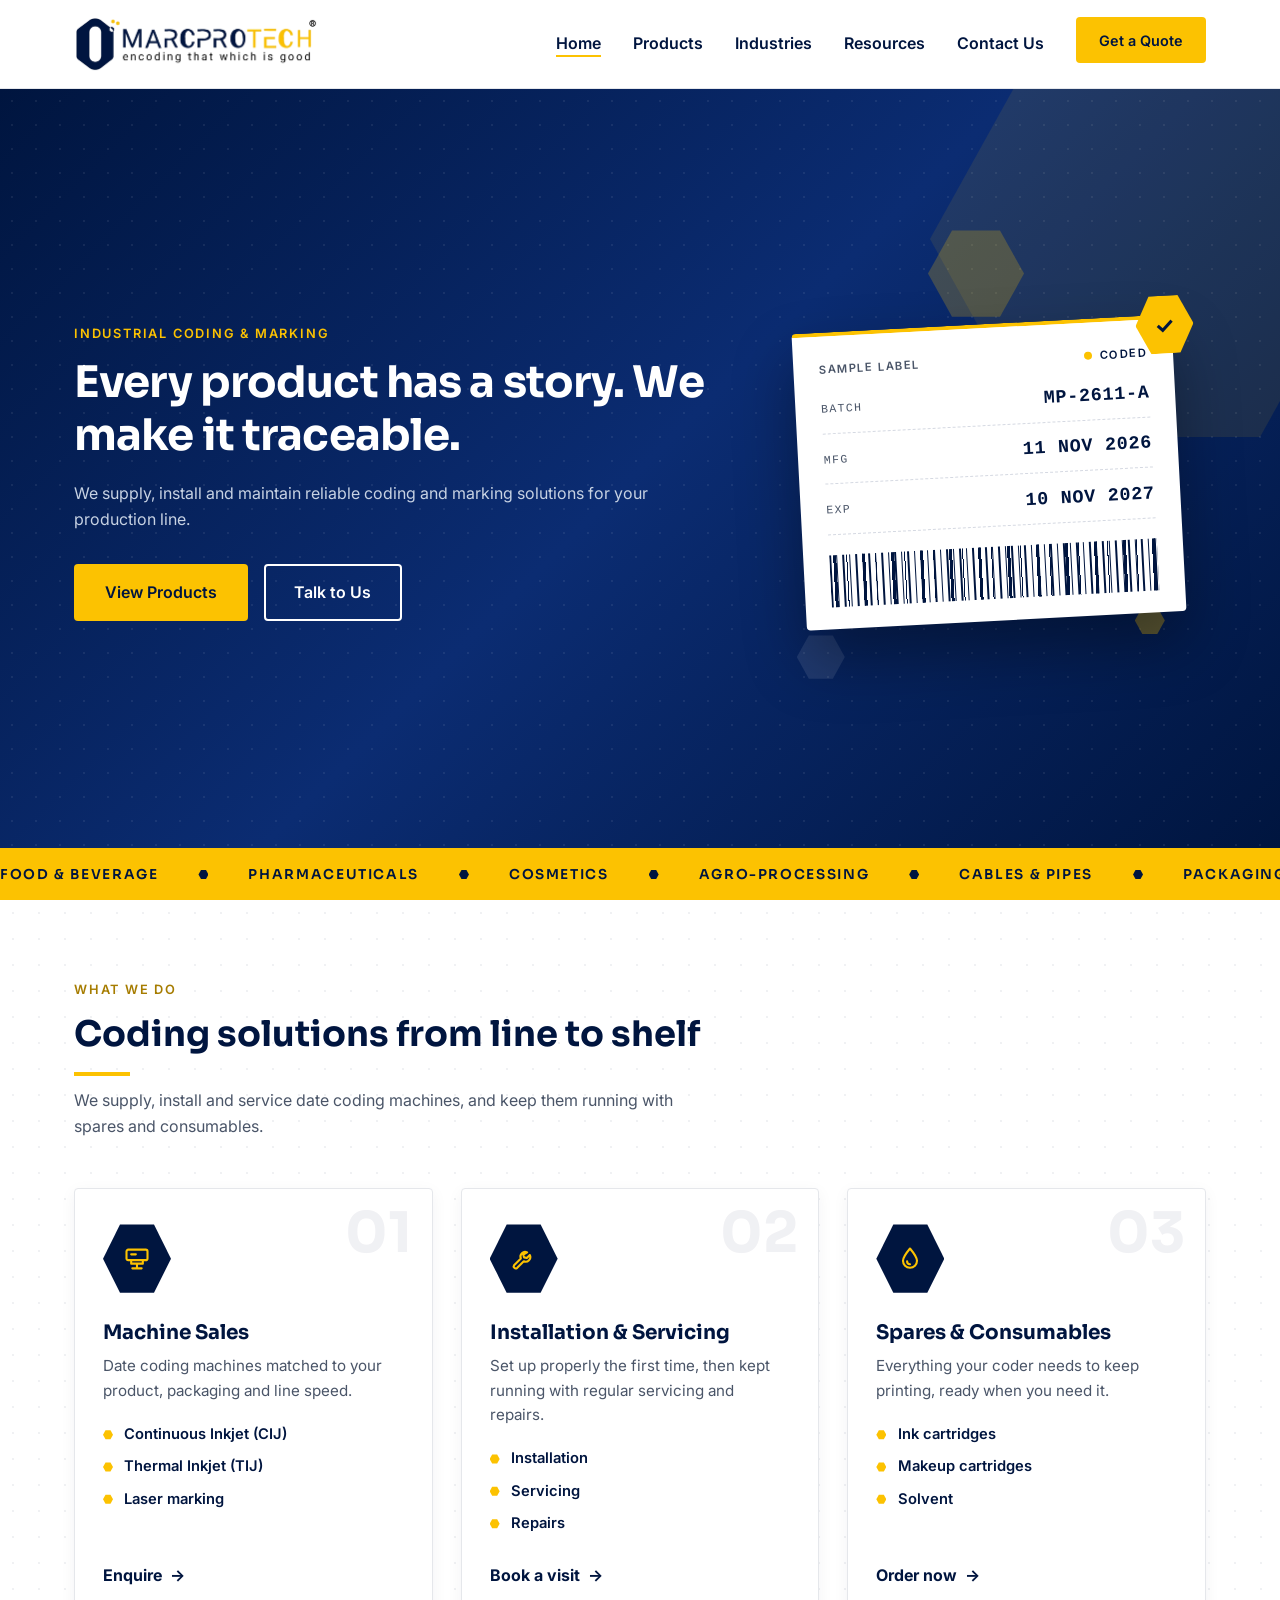
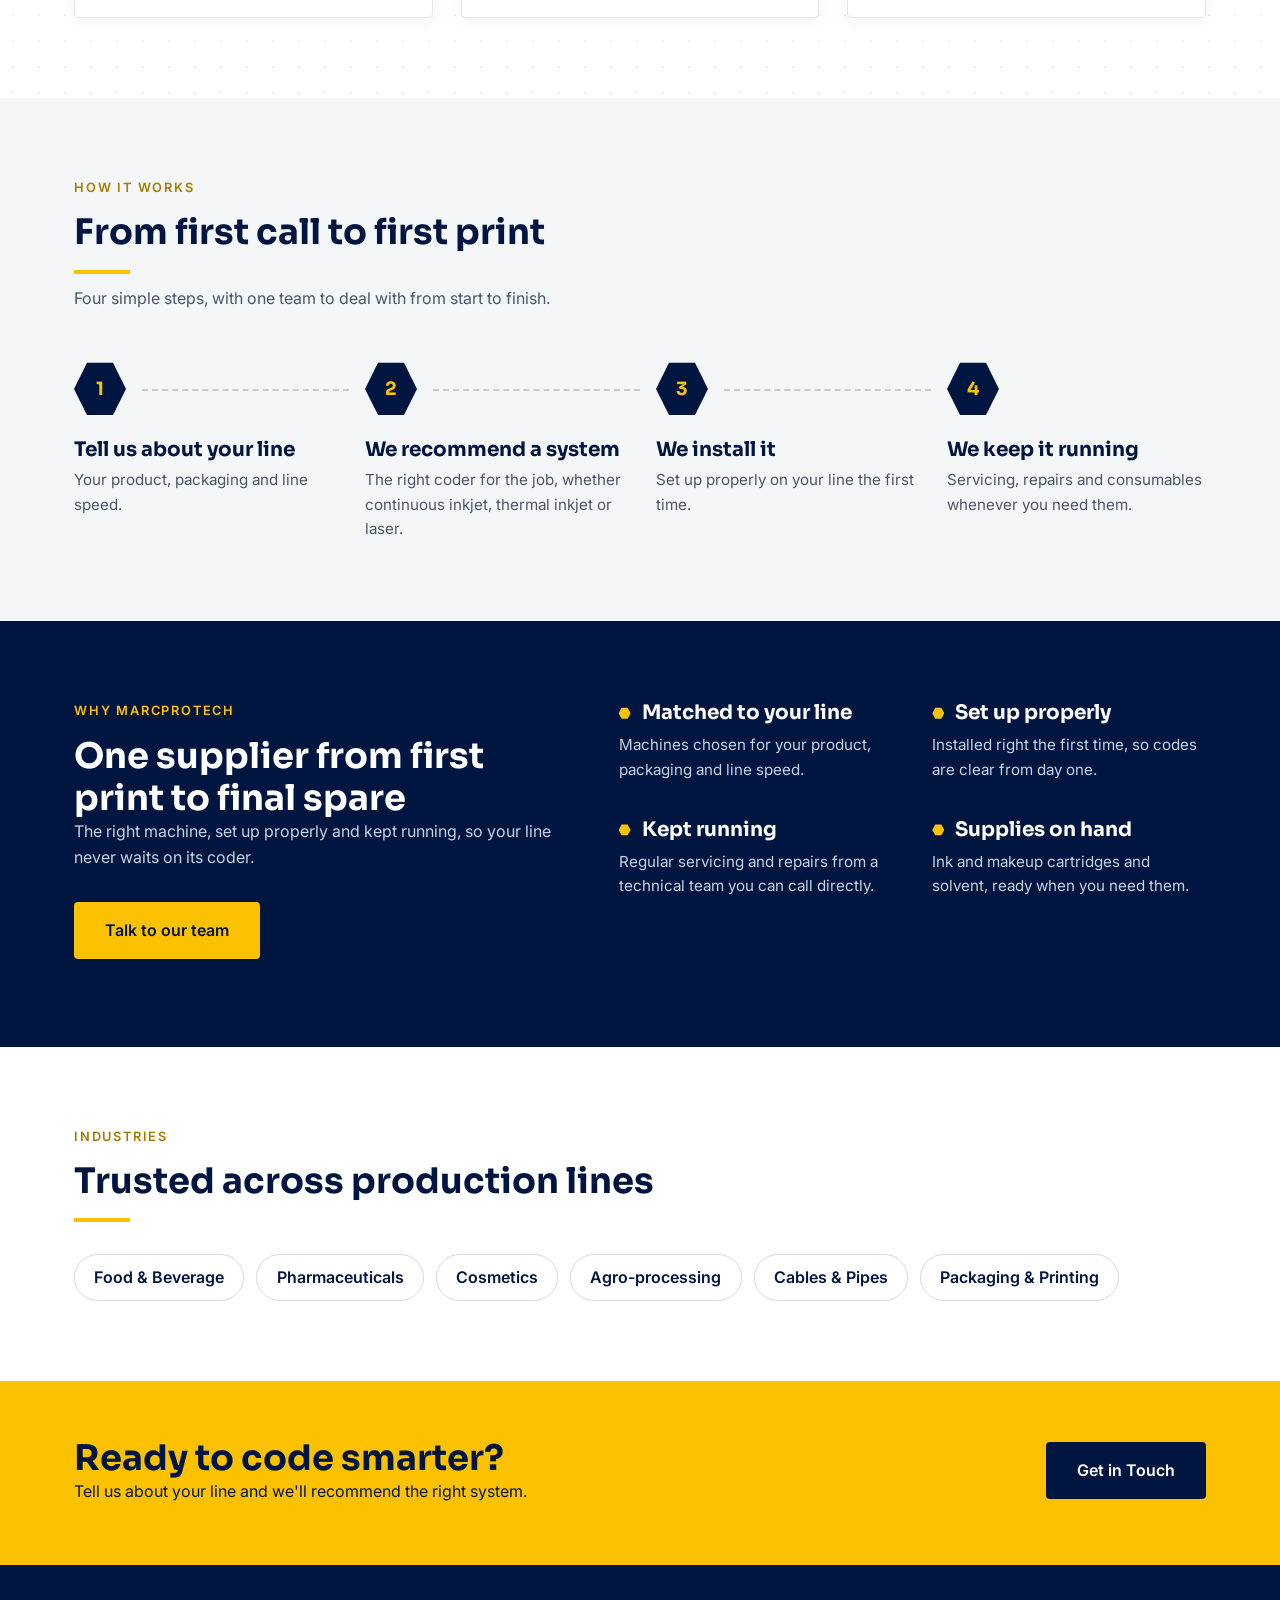
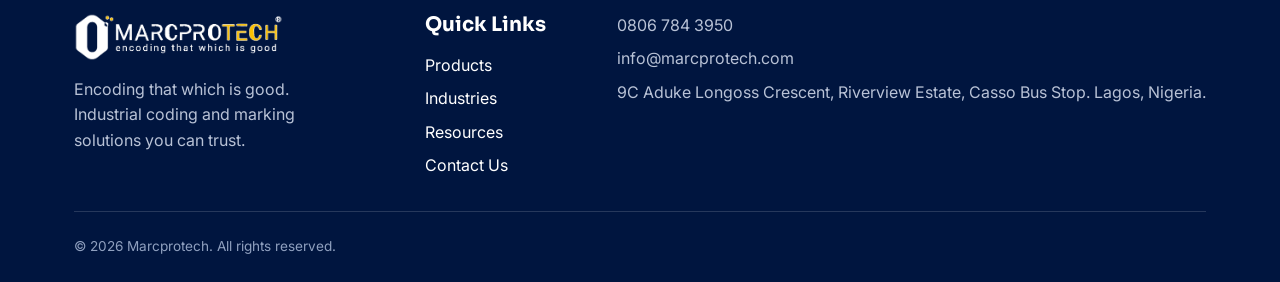
==== commit 76a8ac85: "Fix homepage CSS file path" ====
--- a/index.html
+++ b/index.html
@@ -12,7 +12,7 @@
   <link rel="preconnect" href="https://fonts.gstatic.com" crossorigin>
   <link href="https://fonts.googleapis.com/css2?family=Inter:wght@400;600&family=Sora:wght@600;700&display=swap" rel="stylesheet">
   <link rel="stylesheet" href="css/style.css">
-  <link rel="stylesheet" href="css/home.css">
+  <link rel="stylesheet" href="css/Home.css">
 </head>
 <body data-page="home">
 
--- a/css/Home.css
+++ b/css/Home.css
@@ -0,0 +1,336 @@
+/* ==========================================================================
+   HOME PAGE STYLES
+   Save as css/home.css. It loads after style.css, so it wins any clash.
+   ========================================================================== */
+
+/* ---------- HERO: layout reset + split layout ---------- */
+
+/* The hero fills the screen below the sticky header, so the next section
+   only appears when you scroll. Content is centred vertically and stays on
+   the same left edge as the logo and nav. */
+.hero {
+  --header-h: 89px;                              /* desktop header height */
+  --strip-h: 52px;                               /* height of the yellow industries strip */
+  display: flex; align-items: center;
+  /* leaves room so the yellow strip sits at the bottom of the first screen */
+  min-height: calc(100vh - var(--header-h) - var(--strip-h));
+  min-height: calc(100svh - var(--header-h) - var(--strip-h));    /* phones: ignores the address bar */
+}
+.hero > .container { width: 100%; max-width: var(--max-width); margin: 0 auto; padding: 0 1.5rem; }
+@media (min-width: 769px) { .hero { padding: 6rem 0 5.5rem; } }
+@media (max-width: 768px) { .hero { --header-h: 77px; } }  /* phone header height */
+
+.hero-split { display: grid; grid-template-columns: 1.2fr 0.8fr; gap: 3rem; align-items: center; }
+.hero-split h1 { max-width: none; font-size: clamp(2.2rem, 3.4vw, 3rem); }
+
+.hero-points { display: flex; flex-wrap: wrap; gap: 0.6rem 1.6rem; margin-top: 2rem; }
+.hero-points li { display: flex; align-items: center; gap: 0.55rem; font-size: 0.9rem; font-weight: 600; color: #c7d2e3; }
+.hero-points li::before {
+  content: ""; flex: none; width: 9px; height: 9px; background: var(--color-gold);
+  clip-path: polygon(25% 5%, 75% 5%, 100% 50%, 75% 95%, 25% 95%, 0 50%);
+}
+
+/* ---------- HERO: sample label that "prints" ---------- */
+.hero-visual { display: grid; place-items: center; padding: 1.5rem 1rem; }
+
+.code-card {
+  position: relative; width: min(380px, 100%); padding: 1.6rem 1.6rem 1.4rem;
+  background: var(--color-white); border-top: 4px solid var(--color-gold); border-radius: var(--radius);
+  box-shadow: 0 30px 60px rgba(0, 0, 0, 0.35);
+  font-family: ui-monospace, SFMono-Regular, Menlo, Consolas, monospace;
+  transform: rotate(-3deg);
+  animation: card-float 7s ease-in-out infinite;
+}
+.code-card::after {
+  content: "\2713"; position: absolute; top: -26px; right: -22px;
+  width: 58px; height: 64px; display: grid; place-items: center;
+  background: var(--color-gold); color: var(--color-navy); font: 700 1.4rem var(--font-body);
+  clip-path: polygon(25% 5%, 75% 5%, 100% 50%, 75% 95%, 25% 95%, 0 50%);
+}
+.code-head {
+  display: flex; justify-content: space-between; align-items: center; margin-bottom: 1.2rem;
+  font: 600 0.7rem var(--font-body); letter-spacing: 0.14em; text-transform: uppercase; color: var(--color-grey-text);
+}
+.code-status { display: flex; align-items: center; gap: 0.45rem; color: var(--color-navy); }
+.code-status::before {
+  content: ""; width: 8px; height: 8px; border-radius: 50%;
+  background: var(--color-gold); animation: dot-pulse 1.6s ease-in-out infinite;
+}
+.code-lines { display: grid; gap: 0.7rem; }
+.code-lines div {
+  display: flex; justify-content: space-between; align-items: center; gap: 1rem;
+  padding-bottom: 0.55rem; border-bottom: 1px dashed #d5d9e2;
+}
+.code-lines dt { font-size: 0.72rem; letter-spacing: 0.12em; color: var(--color-grey-text); }
+.code-lines dd {
+  font-size: 1.15rem; font-weight: 700; letter-spacing: 0.04em; color: var(--color-navy);
+  animation: code-print 0.9s steps(12, end) backwards;
+}
+.code-lines div:nth-child(1) dd { animation-delay: 0.9s; }
+.code-lines div:nth-child(2) dd { animation-delay: 1.5s; }
+.code-lines div:nth-child(3) dd { animation-delay: 2.1s; }
+.barcode {
+  height: 52px; margin-top: 1.25rem;
+  background:
+    repeating-linear-gradient(90deg, var(--color-navy) 0 2px, transparent 2px 7px, var(--color-navy) 7px 8px, transparent 8px 13px),
+    repeating-linear-gradient(90deg, transparent 0 4px, var(--color-navy) 4px 7px, transparent 7px 17px, var(--color-navy) 17px 18px, transparent 18px 29px);
+}
+
+/* both ends are shapes, so the browser can animate between them smoothly */
+@keyframes code-print {
+  from { clip-path: inset(0 100% 0 0); }
+  to   { clip-path: inset(0 0 0 0); }
+}
+@keyframes card-float {
+  0%, 100% { transform: rotate(-3deg) translateY(0); }
+  50%      { transform: rotate(-3deg) translateY(-10px); }
+}
+@keyframes dot-pulse { 50% { opacity: 0.3; } }
+
+@media (max-width: 900px) {
+  .hero-split { grid-template-columns: 1fr; }
+}
+/* Phones: the label sits between the paragraph and the buttons, kept compact
+   so the yellow strip stays close to the first screen. The three points are hidden. */
+@media (max-width: 700px) {
+  .hero { padding-top: 3rem; padding-bottom: 2.25rem; }
+
+  /* Re-order the hero: eyebrow, headline, paragraph, label, buttons */
+  .hero-split { display: flex; flex-direction: column; align-items: stretch; gap: 0; }
+  .hero-copy { display: contents; }
+  .hero-copy > .eyebrow { order: 1; }
+  .hero-copy > h1 { order: 2; }
+  .hero-copy > p { order: 3; }
+  .hero-visual { order: 4; padding: 1.5rem 0 0.75rem; }
+  .hero-copy > .hero-actions { order: 5; margin-top: 0.75rem; flex-wrap: nowrap; gap: 0.75rem; }
+  
+
+  /* Side-by-side buttons save height */
+  .hero-actions .btn { flex: 1; width: auto; padding: 0.8rem 0.5rem; white-space: nowrap; text-align: center; }
+
+  /* Compact label */
+  .code-card { width: min(310px, calc(100% - 32px)); padding: 0.9rem 1.1rem 0.8rem; }
+  .code-card::after { top: -16px; right: -8px; width: 42px; height: 48px; font-size: 1.05rem; }
+  .code-head { margin-bottom: 0.6rem; padding-right: 1.5rem; }
+  .code-lines { gap: 0.4rem; }
+  .code-lines div { padding-bottom: 0.3rem; }
+  .code-lines dd { font-size: 1rem; line-height: 1.3; }
+  .barcode { display: none; }
+
+  /* Keep the staggered fade-in now that the copy block is flattened */
+  .hero-copy > * { animation: fade-up 0.9s cubic-bezier(0.2, 0.7, 0.2, 1) backwards; }
+  .hero-copy > :nth-child(1) { animation-delay: 0.1s; }
+  .hero-copy > :nth-child(2) { animation-delay: 0.2s; }
+  .hero-copy > :nth-child(3) { animation-delay: 0.3s; }
+  .hero-copy > :nth-child(4) { animation-delay: 0.45s; }
+}
+
+/* ---------- HOW IT WORKS ---------- */
+.steps {
+  list-style: none; display: grid; grid-template-columns: repeat(4, 1fr);
+  gap: 2rem; margin-top: 3rem;
+}
+.steps li { position: relative; }
+.step-num {
+  display: grid; place-items: center; width: 52px; height: 58px; margin-bottom: 1.25rem;
+  background: var(--color-navy); color: var(--color-gold);
+  font: 700 1.15rem var(--font-heading);
+  clip-path: polygon(25% 5%, 75% 5%, 100% 50%, 75% 95%, 25% 95%, 0 50%);
+}
+/* dashed connector from one hexagon to the next */
+.steps li:not(:last-child)::after {
+  content: ""; position: absolute; top: 29px; left: 68px;
+  width: calc(100% + 2rem - 84px); border-top: 2px dashed #c3cad8;
+}
+.steps h3 { margin-bottom: 0.4rem; }
+.steps p { font-size: 0.95rem; }
+
+@media (max-width: 900px) {
+  .steps { grid-template-columns: repeat(2, 1fr); gap: 2.5rem 2rem; }
+  .steps li::after { display: none; }
+}
+@media (max-width: 560px) {
+  .steps { grid-template-columns: 1fr; }
+}
+
+/* ---------- WHY MARCPROTECH ---------- */
+.why { background: var(--color-navy); }
+.why .eyebrow { color: var(--color-gold); }
+.why h2, .why h3 { color: var(--color-white); }
+.why p { color: #c7d2e3; }
+.why :focus-visible { outline-color: var(--color-gold); }
+.why-layout { display: grid; grid-template-columns: 0.9fr 1.1fr; gap: 4rem; align-items: start; }
+.why-layout .btn { margin-top: 2rem; }
+.why-points { display: grid; grid-template-columns: repeat(2, 1fr); gap: 2.25rem 2.5rem; }
+.why-point h3 { display: flex; align-items: center; gap: 0.7rem; margin-bottom: 0.5rem; }
+.why-point h3::before {
+  content: ""; flex: none; width: 12px; height: 12px; background: var(--color-gold);
+  clip-path: polygon(25% 5%, 75% 5%, 100% 50%, 75% 95%, 25% 95%, 0 50%);
+}
+.why-point p { font-size: 0.95rem; }
+@media (max-width: 900px) { .why-layout { grid-template-columns: 1fr; gap: 2.5rem; } }
+@media (max-width: 560px) { .why-points { grid-template-columns: 1fr; } }
+
+/* ---------- CALL TO ACTION ---------- */
+.cta-actions { display: flex; flex-direction: column; align-items: flex-start; gap: 0.8rem; }
+.cta-alt { font-size: 0.92rem; font-weight: 600; color: var(--color-navy); }
+.cta-alt a { text-decoration: underline; text-underline-offset: 3px; }
+.cta-alt a:hover { text-decoration-thickness: 2px; }
+@media (max-width: 768px) {
+  .cta-actions { width: 100%; align-items: stretch; }
+  .cta-actions .btn { text-align: center; }
+}
+
+/* No white gap between the gold call-to-action and the footer on this page */
+body[data-page="home"] .site-footer { margin-top: 0; }
+@media (max-width: 700px) {
+
+  /* Give the hero content more breathing room */
+  .hero-split {
+    gap: 0;
+    padding-top: 2rem;
+    padding-bottom: 2.5rem;
+  }
+
+  /* Space between headline and description */
+  .hero-split h1 {
+    line-height: 1.2;
+    margin-bottom: 1.2rem;
+  }
+
+  .hero-copy p {
+    line-height: 1.7;
+    margin-bottom: 0;
+  }
+
+  /* Move the coding label lower */
+  .hero-visual {
+    margin-top: 2rem;
+    margin-bottom: 0;
+  }
+
+  /* Push the buttons further down */
+  .hero-actions {
+    margin-top: 2rem;
+    gap: 12px;
+  }
+
+  /* Keep buttons nicely aligned */
+  .hero-actions .btn {
+    min-height: 50px;
+  }
+}
+/* =========================================
+   MOBILE HOMEPAGE — COMPACT FIRST SCREEN
+   ========================================= */
+
+@media (max-width: 480px) {
+
+  /* Hero section */
+.hero {
+  min-height: calc(100svh - 77px - 42px);
+  min-height: calc(100dvh - 77px - 42px);
+  height: auto;
+  box-sizing: border-box;
+  padding: 12px 0;
+  display: flex;
+  align-items: center;
+}
+  /* Hero layout */
+  .hero-split {
+    display: flex;
+    flex-direction: column;
+    align-items: stretch;
+    gap: 0;
+    padding: 0;
+  }
+
+  /* Eyebrow */
+  .hero-copy > .eyebrow {
+    margin-bottom: 8px;
+    font-size: 0.7rem;
+  }
+
+  /* Main heading */
+  .hero-split h1 {
+    font-size: clamp(1.9rem, 8vw, 2.2rem);
+    line-height: 1.08;
+    margin-bottom: 12px;
+  }
+
+  /* Description */
+  .hero-copy > p {
+    font-size: 0.85rem;
+    line-height: 1.5;
+    margin-bottom: 0;
+  }
+
+  /* Coding sample */
+  .hero-visual {
+    padding: 48px 0 0;
+    margin: 0;
+  }
+
+  .code-card {
+    width: min(290px, calc(100% - 30px));
+    padding: 0.75rem 1rem;
+  }
+
+  .code-card::after {
+    width: 38px;
+    height: 44px;
+    top: -13px;
+    right: -7px;
+  }
+
+  .code-head {
+    margin-bottom: 8px;
+  }
+
+  .code-lines {
+    gap: 5px;
+  }
+
+  .code-lines div {
+    padding-bottom: 4px;
+  }
+
+  .code-lines dd {
+    font-size: 0.9rem;
+  }
+
+  .barcode {
+    display: none;
+  }
+
+  /* Buttons */
+  .hero-copy > .hero-actions {
+    margin-top: 82px;
+    gap: 10px;
+    flex-wrap: nowrap;
+  }
+
+  .hero-actions .btn {
+    flex: 1;
+    min-height: 44px;
+    padding: 0.65rem 0.35rem;
+    font-size: 0.8rem;
+    white-space: nowrap;
+  }
+
+  /* Industries marquee */
+  .marquee {
+    display: block;
+    width: 100%;
+    height: auto;
+    min-height: 42px;
+    margin: 0;
+    overflow: hidden;
+  }
+
+  .marquee-track {
+    display: flex;
+    width: max-content;
+    align-items: center;
+  }
+}
